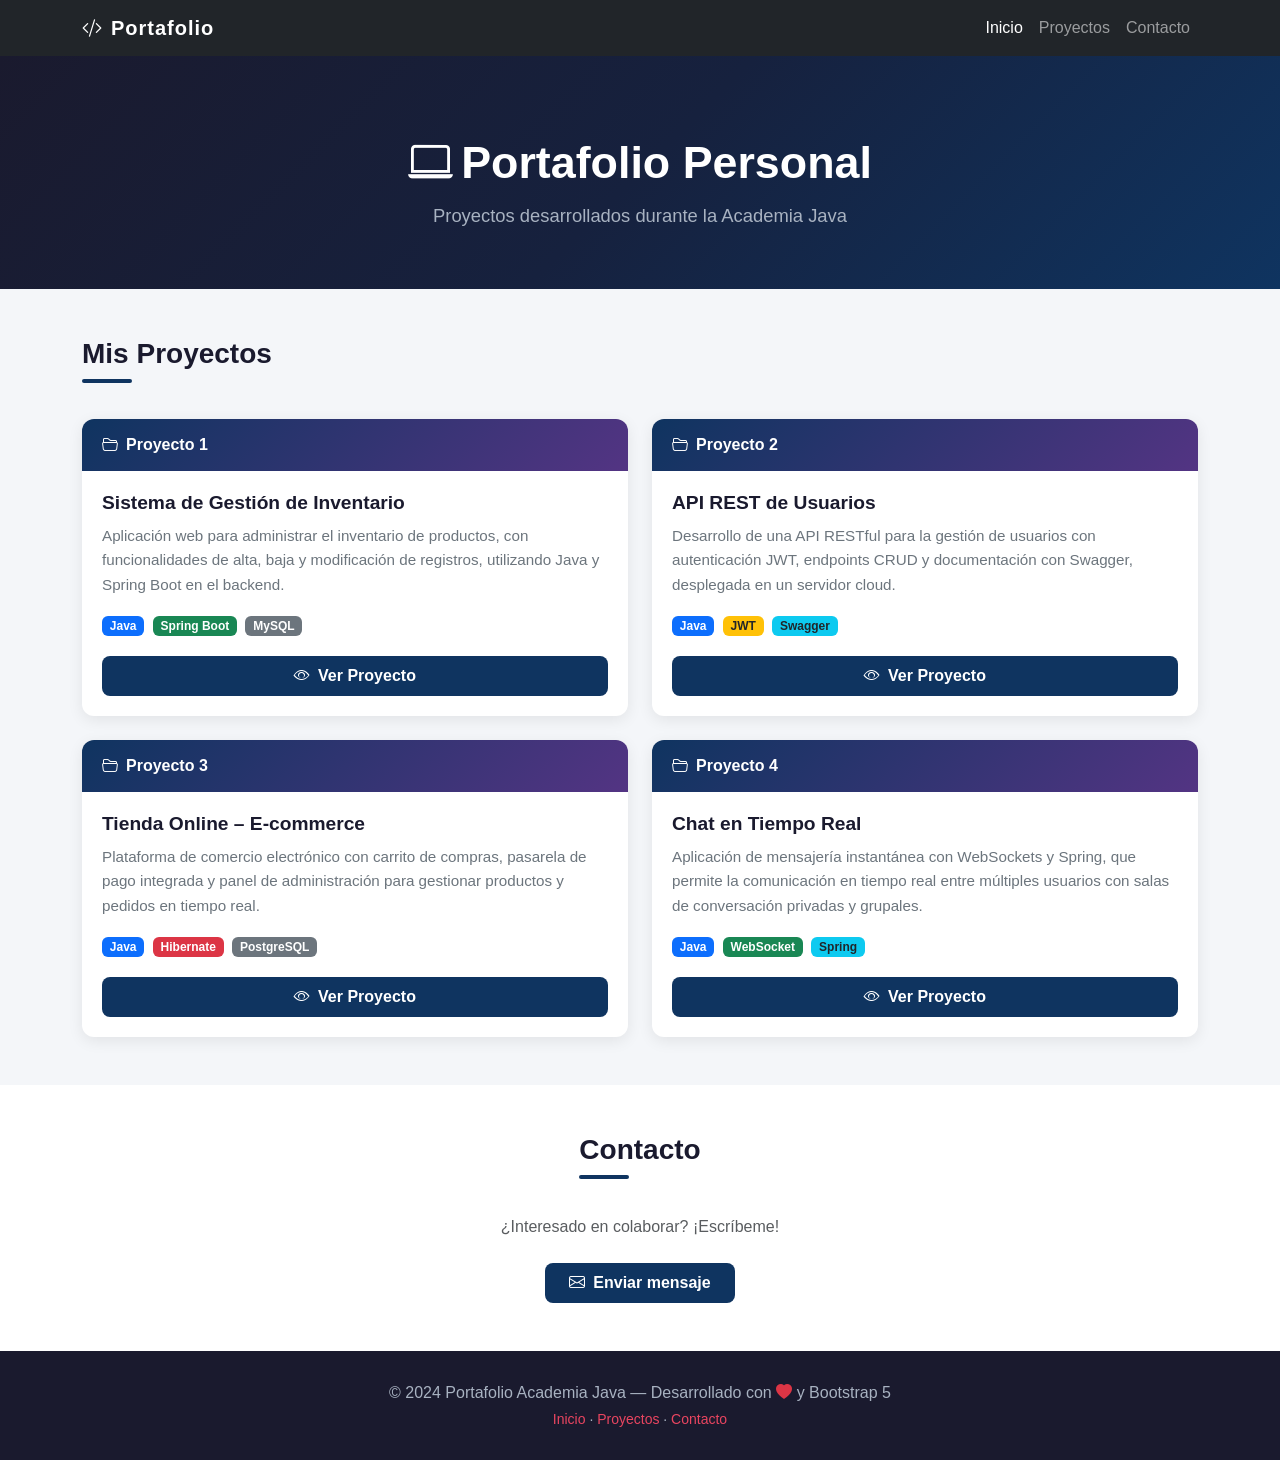
==== index.html @ e71e31e3 "Add portfolio template with two-column Bootstrap card layout and redirect buttons" ====
<!DOCTYPE html>
<html lang="es">
<head>
  <meta charset="UTF-8" />
  <meta name="viewport" content="width=device-width, initial-scale=1.0" />
  <title>Portafolio – Academia Java</title>

  <!-- Bootstrap 5 CSS -->
  <link
    href="https://cdn.jsdelivr.net/npm/bootstrap@5.3.3/dist/css/bootstrap.min.css"
    rel="stylesheet"
    integrity="sha384-QWTKZyjpPEjISv5WaRU9OFeRpok6YctnYmDr5pNlyT2bRjXh0JMhjY6hW+ALEwIH"
    crossorigin="anonymous"
  />
  <!-- Bootstrap Icons -->
  <link
    href="https://cdn.jsdelivr.net/npm/bootstrap-icons@1.11.3/font/bootstrap-icons.min.css"
    rel="stylesheet"
  />
  <!-- Estilos personalizados -->
  <link rel="stylesheet" href="styles.css" />
</head>
<body>

  <!-- Navbar -->
  <nav class="navbar navbar-expand-lg navbar-dark bg-dark sticky-top">
    <div class="container">
      <a class="navbar-brand" href="index.html">
        <i class="bi bi-code-slash me-2"></i>Portafolio
      </a>
      <button
        class="navbar-toggler"
        type="button"
        data-bs-toggle="collapse"
        data-bs-target="#navbarNav"
        aria-controls="navbarNav"
        aria-expanded="false"
        aria-label="Toggle navigation"
      >
        <span class="navbar-toggler-icon"></span>
      </button>
      <div class="collapse navbar-collapse" id="navbarNav">
        <ul class="navbar-nav ms-auto">
          <li class="nav-item">
            <a class="nav-link active" href="index.html">Inicio</a>
          </li>
          <li class="nav-item">
            <a class="nav-link" href="#proyectos">Proyectos</a>
          </li>
          <li class="nav-item">
            <a class="nav-link" href="#contacto">Contacto</a>
          </li>
        </ul>
      </div>
    </div>
  </nav>

  <!-- Hero -->
  <section class="hero">
    <div class="container">
      <h1><i class="bi bi-laptop me-2"></i>Portafolio Personal</h1>
      <p class="mb-0">Proyectos desarrollados durante la Academia Java</p>
    </div>
  </section>

  <!-- Proyectos -->
  <main class="container py-5" id="proyectos">
    <h2 class="section-title">Mis Proyectos</h2>

    <div class="row g-4">

      <!-- Proyecto 1 -->
      <div class="col-12 col-md-6">
        <div class="card project-card h-100">
          <div class="card-header">
            <i class="bi bi-folder2-open me-2"></i>Proyecto 1
          </div>
          <div class="card-body d-flex flex-column">
            <h5 class="card-title">Sistema de Gestión de Inventario</h5>
            <p class="card-text flex-grow-1">
              Aplicación web para administrar el inventario de productos,
              con funcionalidades de alta, baja y modificación de registros,
              utilizando Java y Spring Boot en el backend.
            </p>
            <div class="mb-3">
              <span class="badge bg-primary">Java</span>
              <span class="badge bg-success">Spring Boot</span>
              <span class="badge bg-secondary">MySQL</span>
            </div>
            <a href="proyecto.html?id=1" class="btn btn-ver-proyecto w-100">
              <i class="bi bi-eye me-2"></i>Ver Proyecto
            </a>
          </div>
        </div>
      </div>

      <!-- Proyecto 2 -->
      <div class="col-12 col-md-6">
        <div class="card project-card h-100">
          <div class="card-header">
            <i class="bi bi-folder2-open me-2"></i>Proyecto 2
          </div>
          <div class="card-body d-flex flex-column">
            <h5 class="card-title">API REST de Usuarios</h5>
            <p class="card-text flex-grow-1">
              Desarrollo de una API RESTful para la gestión de usuarios con
              autenticación JWT, endpoints CRUD y documentación con Swagger,
              desplegada en un servidor cloud.
            </p>
            <div class="mb-3">
              <span class="badge bg-primary">Java</span>
              <span class="badge bg-warning text-dark">JWT</span>
              <span class="badge bg-info text-dark">Swagger</span>
            </div>
            <a href="proyecto.html?id=2" class="btn btn-ver-proyecto w-100">
              <i class="bi bi-eye me-2"></i>Ver Proyecto
            </a>
          </div>
        </div>
      </div>

      <!-- Proyecto 3 -->
      <div class="col-12 col-md-6">
        <div class="card project-card h-100">
          <div class="card-header">
            <i class="bi bi-folder2-open me-2"></i>Proyecto 3
          </div>
          <div class="card-body d-flex flex-column">
            <h5 class="card-title">Tienda Online – E-commerce</h5>
            <p class="card-text flex-grow-1">
              Plataforma de comercio electrónico con carrito de compras,
              pasarela de pago integrada y panel de administración para
              gestionar productos y pedidos en tiempo real.
            </p>
            <div class="mb-3">
              <span class="badge bg-primary">Java</span>
              <span class="badge bg-danger">Hibernate</span>
              <span class="badge bg-secondary">PostgreSQL</span>
            </div>
            <a href="proyecto.html?id=3" class="btn btn-ver-proyecto w-100">
              <i class="bi bi-eye me-2"></i>Ver Proyecto
            </a>
          </div>
        </div>
      </div>

      <!-- Proyecto 4 -->
      <div class="col-12 col-md-6">
        <div class="card project-card h-100">
          <div class="card-header">
            <i class="bi bi-folder2-open me-2"></i>Proyecto 4
          </div>
          <div class="card-body d-flex flex-column">
            <h5 class="card-title">Chat en Tiempo Real</h5>
            <p class="card-text flex-grow-1">
              Aplicación de mensajería instantánea con WebSockets y Spring,
              que permite la comunicación en tiempo real entre múltiples
              usuarios con salas de conversación privadas y grupales.
            </p>
            <div class="mb-3">
              <span class="badge bg-primary">Java</span>
              <span class="badge bg-success">WebSocket</span>
              <span class="badge bg-info text-dark">Spring</span>
            </div>
            <a href="proyecto.html?id=4" class="btn btn-ver-proyecto w-100">
              <i class="bi bi-eye me-2"></i>Ver Proyecto
            </a>
          </div>
        </div>
      </div>

    </div><!-- /.row -->
  </main>

  <!-- Contacto -->
  <section class="bg-white py-5" id="contacto">
    <div class="container text-center">
      <h2 class="section-title mx-auto" style="width: fit-content;">Contacto</h2>
      <p class="text-muted mb-4">¿Interesado en colaborar? ¡Escríbeme!</p>
      <a href="mailto:contacto@ejemplo.com" class="btn btn-ver-proyecto px-4">
        <i class="bi bi-envelope me-2"></i>Enviar mensaje
      </a>
    </div>
  </section>

  <!-- Footer -->
  <footer>
    <div class="container text-center">
      <p class="mb-1">
        &copy; 2024 Portafolio Academia Java &mdash; Desarrollado con
        <i class="bi bi-heart-fill text-danger"></i> y Bootstrap 5
      </p>
      <p class="mb-0 small">
        <a href="index.html">Inicio</a> &middot;
        <a href="#proyectos">Proyectos</a> &middot;
        <a href="#contacto">Contacto</a>
      </p>
    </div>
  </footer>

  <!-- Bootstrap 5 JS -->
  <script
    src="https://cdn.jsdelivr.net/npm/bootstrap@5.3.3/dist/js/bootstrap.bundle.min.js"
    integrity="sha384-YvpcrYf0tY3lHB60NNkmXc5s9FDVZMUzg5Q7z5KkCXgyujpawbNgVZKH0RjXh0JM"
    crossorigin="anonymous"
  ></script>
</body>
</html>
---- styles.css ----
/* Portafolio - Estilos personalizados */

body {
  background-color: #f4f6f9;
  font-family: 'Segoe UI', Tahoma, Geneva, Verdana, sans-serif;
}

.navbar-brand {
  font-weight: 700;
  letter-spacing: 1px;
}

.hero {
  background: linear-gradient(135deg, #1a1a2e 0%, #16213e 50%, #0f3460 100%);
  color: #fff;
  padding: 80px 0 60px;
  text-align: center;
}

.hero h1 {
  font-size: 2.8rem;
  font-weight: 700;
  margin-bottom: 12px;
}

.hero p {
  font-size: 1.15rem;
  color: #a8b2c1;
}

.section-title {
  font-size: 1.75rem;
  font-weight: 700;
  color: #1a1a2e;
  position: relative;
  padding-bottom: 12px;
  margin-bottom: 36px;
}

.section-title::after {
  content: '';
  position: absolute;
  left: 0;
  bottom: 0;
  width: 50px;
  height: 4px;
  background-color: #0f3460;
  border-radius: 2px;
}

.project-card {
  border: none;
  border-radius: 12px;
  box-shadow: 0 4px 15px rgba(0, 0, 0, 0.08);
  transition: transform 0.25s ease, box-shadow 0.25s ease;
  overflow: hidden;
}

.project-card:hover {
  transform: translateY(-6px);
  box-shadow: 0 10px 30px rgba(0, 0, 0, 0.14);
}

.project-card .card-header {
  background: linear-gradient(135deg, #0f3460, #533483);
  color: #fff;
  font-weight: 600;
  font-size: 1rem;
  padding: 14px 20px;
  border-bottom: none;
}

.project-card .card-body {
  padding: 20px;
}

.project-card .card-title {
  font-size: 1.2rem;
  font-weight: 700;
  color: #1a1a2e;
  margin-bottom: 10px;
}

.project-card .card-text {
  color: #6c757d;
  font-size: 0.95rem;
  line-height: 1.6;
}

.project-card .badge {
  font-size: 0.75rem;
  margin-right: 4px;
  margin-bottom: 4px;
}

.btn-ver-proyecto {
  background-color: #0f3460;
  border: none;
  color: #fff;
  font-weight: 600;
  border-radius: 8px;
  padding: 8px 20px;
  transition: background-color 0.2s ease, transform 0.1s ease;
}

.btn-ver-proyecto:hover {
  background-color: #533483;
  color: #fff;
  transform: scale(1.03);
}

footer {
  background-color: #1a1a2e;
  color: #a8b2c1;
  padding: 30px 0;
}

footer a {
  color: #e94560;
  text-decoration: none;
}

footer a:hover {
  text-decoration: underline;
}
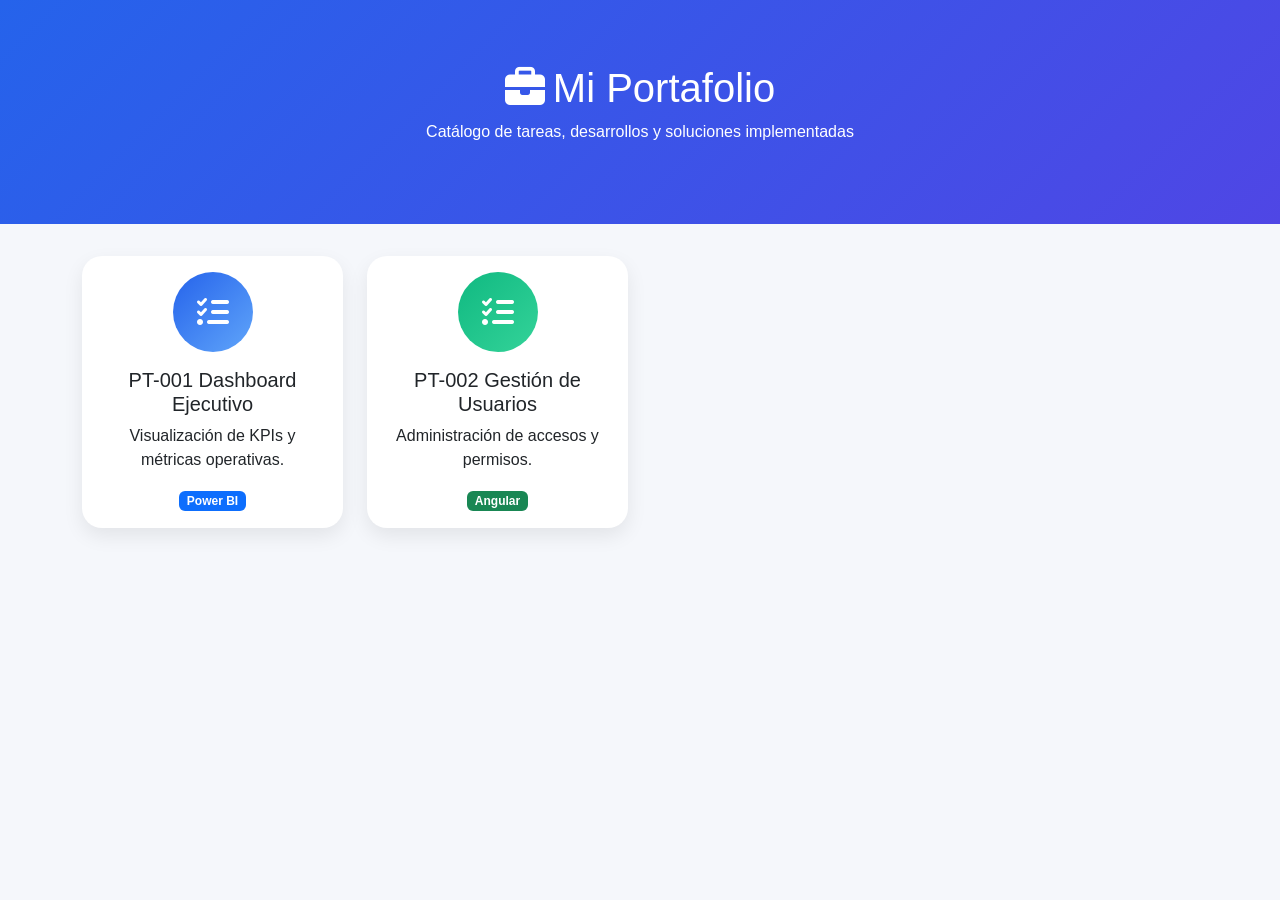
==== commit 8a29076d: "cambio a index" ====
--- a/index.html
+++ b/index.html
@@ -1,208 +1 @@
-<!DOCTYPE html>
-<html lang="es">
-<head>
-  <meta charset="UTF-8" />
-  <meta name="viewport" content="width=device-width, initial-scale=1.0" />
-  <title>Portafolio – Academia Java</title>
-
-  <!-- Bootstrap 5 CSS -->
-  <link
-    href="https://cdn.jsdelivr.net/npm/bootstrap@5.3.3/dist/css/bootstrap.min.css"
-    rel="stylesheet"
-    integrity="sha384-QWTKZyjpPEjISv5WaRU9OFeRpok6YctnYmDr5pNlyT2bRjXh0JMhjY6hW+ALEwIH"
-    crossorigin="anonymous"
-  />
-  <!-- Bootstrap Icons -->
-  <link
-    href="https://cdn.jsdelivr.net/npm/bootstrap-icons@1.11.3/font/bootstrap-icons.min.css"
-    rel="stylesheet"
-  />
-  <!-- Estilos personalizados -->
-  <link rel="stylesheet" href="styles.css" />
-</head>
-<body>
-
-  <!-- Navbar -->
-  <nav class="navbar navbar-expand-lg navbar-dark bg-dark sticky-top">
-    <div class="container">
-      <a class="navbar-brand" href="index.html">
-        <i class="bi bi-code-slash me-2"></i>Portafolio
-      </a>
-      <button
-        class="navbar-toggler"
-        type="button"
-        data-bs-toggle="collapse"
-        data-bs-target="#navbarNav"
-        aria-controls="navbarNav"
-        aria-expanded="false"
-        aria-label="Toggle navigation"
-      >
-        <span class="navbar-toggler-icon"></span>
-      </button>
-      <div class="collapse navbar-collapse" id="navbarNav">
-        <ul class="navbar-nav ms-auto">
-          <li class="nav-item">
-            <a class="nav-link active" href="index.html">Inicio</a>
-          </li>
-          <li class="nav-item">
-            <a class="nav-link" href="#proyectos">Proyectos</a>
-          </li>
-          <li class="nav-item">
-            <a class="nav-link" href="#contacto">Contacto</a>
-          </li>
-        </ul>
-      </div>
-    </div>
-  </nav>
-
-  <!-- Hero -->
-  <section class="hero">
-    <div class="container">
-      <h1><i class="bi bi-laptop me-2"></i>Portafolio Personal</h1>
-      <p class="mb-0">Proyectos desarrollados durante la Academia Java</p>
-    </div>
-  </section>
-
-  <!-- Proyectos -->
-  <main class="container py-5" id="proyectos">
-    <h2 class="section-title">Mis Proyectos</h2>
-
-    <div class="row g-4">
-
-      <!-- Proyecto 1 -->
-      <div class="col-12 col-md-6">
-        <div class="card project-card h-100">
-          <div class="card-header">
-            <i class="bi bi-folder2-open me-2"></i>Proyecto 1
-          </div>
-          <div class="card-body d-flex flex-column">
-            <h5 class="card-title">Sistema de Gestión de Inventario</h5>
-            <p class="card-text flex-grow-1">
-              Aplicación web para administrar el inventario de productos,
-              con funcionalidades de alta, baja y modificación de registros,
-              utilizando Java y Spring Boot en el backend.
-            </p>
-            <div class="mb-3">
-              <span class="badge bg-primary">Java</span>
-              <span class="badge bg-success">Spring Boot</span>
-              <span class="badge bg-secondary">MySQL</span>
-            </div>
-            <a href="proyecto.html?id=1" class="btn btn-ver-proyecto w-100">
-              <i class="bi bi-eye me-2"></i>Ver Proyecto
-            </a>
-          </div>
-        </div>
-      </div>
-
-      <!-- Proyecto 2 -->
-      <div class="col-12 col-md-6">
-        <div class="card project-card h-100">
-          <div class="card-header">
-            <i class="bi bi-folder2-open me-2"></i>Proyecto 2
-          </div>
-          <div class="card-body d-flex flex-column">
-            <h5 class="card-title">API REST de Usuarios</h5>
-            <p class="card-text flex-grow-1">
-              Desarrollo de una API RESTful para la gestión de usuarios con
-              autenticación JWT, endpoints CRUD y documentación con Swagger,
-              desplegada en un servidor cloud.
-            </p>
-            <div class="mb-3">
-              <span class="badge bg-primary">Java</span>
-              <span class="badge bg-warning text-dark">JWT</span>
-              <span class="badge bg-info text-dark">Swagger</span>
-            </div>
-            <a href="proyecto.html?id=2" class="btn btn-ver-proyecto w-100">
-              <i class="bi bi-eye me-2"></i>Ver Proyecto
-            </a>
-          </div>
-        </div>
-      </div>
-
-      <!-- Proyecto 3 -->
-      <div class="col-12 col-md-6">
-        <div class="card project-card h-100">
-          <div class="card-header">
-            <i class="bi bi-folder2-open me-2"></i>Proyecto 3
-          </div>
-          <div class="card-body d-flex flex-column">
-            <h5 class="card-title">Tienda Online – E-commerce</h5>
-            <p class="card-text flex-grow-1">
-              Plataforma de comercio electrónico con carrito de compras,
-              pasarela de pago integrada y panel de administración para
-              gestionar productos y pedidos en tiempo real.
-            </p>
-            <div class="mb-3">
-              <span class="badge bg-primary">Java</span>
-              <span class="badge bg-danger">Hibernate</span>
-              <span class="badge bg-secondary">PostgreSQL</span>
-            </div>
-            <a href="proyecto.html?id=3" class="btn btn-ver-proyecto w-100">
-              <i class="bi bi-eye me-2"></i>Ver Proyecto
-            </a>
-          </div>
-        </div>
-      </div>
-
-      <!-- Proyecto 4 -->
-      <div class="col-12 col-md-6">
-        <div class="card project-card h-100">
-          <div class="card-header">
-            <i class="bi bi-folder2-open me-2"></i>Proyecto 4
-          </div>
-          <div class="card-body d-flex flex-column">
-            <h5 class="card-title">Chat en Tiempo Real</h5>
-            <p class="card-text flex-grow-1">
-              Aplicación de mensajería instantánea con WebSockets y Spring,
-              que permite la comunicación en tiempo real entre múltiples
-              usuarios con salas de conversación privadas y grupales.
-            </p>
-            <div class="mb-3">
-              <span class="badge bg-primary">Java</span>
-              <span class="badge bg-success">WebSocket</span>
-              <span class="badge bg-info text-dark">Spring</span>
-            </div>
-            <a href="proyecto.html?id=4" class="btn btn-ver-proyecto w-100">
-              <i class="bi bi-eye me-2"></i>Ver Proyecto
-            </a>
-          </div>
-        </div>
-      </div>
-
-    </div><!-- /.row -->
-  </main>
-
-  <!-- Contacto -->
-  <section class="bg-white py-5" id="contacto">
-    <div class="container text-center">
-      <h2 class="section-title mx-auto" style="width: fit-content;">Contacto</h2>
-      <p class="text-muted mb-4">¿Interesado en colaborar? ¡Escríbeme!</p>
-      <a href="mailto:contacto@ejemplo.com" class="btn btn-ver-proyecto px-4">
-        <i class="bi bi-envelope me-2"></i>Enviar mensaje
-      </a>
-    </div>
-  </section>
-
-  <!-- Footer -->
-  <footer>
-    <div class="container text-center">
-      <p class="mb-1">
-        &copy; 2024 Portafolio Academia Java &mdash; Desarrollado con
-        <i class="bi bi-heart-fill text-danger"></i> y Bootstrap 5
-      </p>
-      <p class="mb-0 small">
-        <a href="index.html">Inicio</a> &middot;
-        <a href="#proyectos">Proyectos</a> &middot;
-        <a href="#contacto">Contacto</a>
-      </p>
-    </div>
-  </footer>
-
-  <!-- Bootstrap 5 JS -->
-  <script
-    src="https://cdn.jsdelivr.net/npm/bootstrap@5.3.3/dist/js/bootstrap.bundle.min.js"
-    integrity="sha384-YvpcrYf0tY3lHB60NNkmXc5s9FDVZMUzg5Q7z5KkCXgyujpawbNgVZKH0RjXh0JM"
-    crossorigin="anonymous"
-  ></script>
-</body>
-</html>
+<!DOCTYPE html><html lang="es"><head><meta charset="UTF-8"><meta name="viewport" content="width=device-width, initial-scale=1.0"><title>Mi Portafolio</title><link href="https://cdn.jsdelivr.net/npm/bootstrap@5.3.3/dist/css/bootstrap.min.css" rel="stylesheet"><link href="https://cdnjs.cloudflare.com/ajax/libs/font-awesome/6.5.2/css/all.min.css" rel="stylesheet"><link href="styles.css" rel="stylesheet"></head><body><section class="hero text-center"><div class="container"><h1><i class="fas fa-briefcase me-2"></i>Mi Portafolio</h1><p>Catálogo de tareas, desarrollos y soluciones implementadas</p></div></section><div class="container"><div class="row g-4"><div class="col-xl-3 col-lg-4 col-md-6"><a class="card-link" href="https://app.powerbi.com" target="_blank"><div class="card task-card"><div class="card-body text-center"><div class="icon-circle blue"><i class="fas fa-list-check"></i></div><h5 class="task-title">PT-001 Dashboard Ejecutivo</h5><p class="task-description">Visualización de KPIs y métricas operativas.</p><span class="badge bg-primary">Power BI</span></div></div></a></div><div class="col-xl-3 col-lg-4 col-md-6"><a class="card-link" href="https://dev.azure.com" target="_blank"><div class="card task-card"><div class="card-body text-center"><div class="icon-circle green"><i class="fas fa-list-check"></i></div><h5 class="task-title">PT-002 Gestión de Usuarios</h5><p class="task-description">Administración de accesos y permisos.</p><span class="badge bg-success">Angular</span></div></div></a></div></div></div></body></html>
--- a/styles.css
+++ b/styles.css
@@ -1,125 +1,49 @@
-/* Portafolio - Estilos personalizados */
+.hero {
+    background: linear-gradient(135deg, #2563eb, #4f46e5);
+    color: #fff;
+    padding: 4rem 1rem;
+    margin-bottom: 2rem
+}
+
+.card-link {
+    text-decoration: none;
+    color: inherit;
+    display: block
+}
+
+.task-card {
+    border: none;
+    border-radius: 20px;
+    transition: .3s;
+    box-shadow: 0 8px 20px rgba(0, 0, 0, .08)
+}
+
+.task-card:hover {
+    transform: translateY(-8px);
+    box-shadow: 0 16px 35px rgba(37, 99, 235, .18)
+}
+
+.icon-circle {
+    width: 80px;
+    height: 80px;
+    border-radius: 50%;
+    display: flex;
+    align-items: center;
+    justify-content: center;
+    color: #fff;
+    margin: 0 auto 1rem;
+    font-size: 2rem
+}
+
+.blue {
+    background: linear-gradient(135deg, #2563eb, #60a5fa)
+}
+
+.green {
+    background: linear-gradient(135deg, #10b981, #34d399)
+}
 
 body {
-  background-color: #f4f6f9;
-  font-family: 'Segoe UI', Tahoma, Geneva, Verdana, sans-serif;
-}
-
-.navbar-brand {
-  font-weight: 700;
-  letter-spacing: 1px;
-}
-
-.hero {
-  background: linear-gradient(135deg, #1a1a2e 0%, #16213e 50%, #0f3460 100%);
-  color: #fff;
-  padding: 80px 0 60px;
-  text-align: center;
-}
-
-.hero h1 {
-  font-size: 2.8rem;
-  font-weight: 700;
-  margin-bottom: 12px;
-}
-
-.hero p {
-  font-size: 1.15rem;
-  color: #a8b2c1;
-}
-
-.section-title {
-  font-size: 1.75rem;
-  font-weight: 700;
-  color: #1a1a2e;
-  position: relative;
-  padding-bottom: 12px;
-  margin-bottom: 36px;
-}
-
-.section-title::after {
-  content: '';
-  position: absolute;
-  left: 0;
-  bottom: 0;
-  width: 50px;
-  height: 4px;
-  background-color: #0f3460;
-  border-radius: 2px;
-}
-
-.project-card {
-  border: none;
-  border-radius: 12px;
-  box-shadow: 0 4px 15px rgba(0, 0, 0, 0.08);
-  transition: transform 0.25s ease, box-shadow 0.25s ease;
-  overflow: hidden;
-}
-
-.project-card:hover {
-  transform: translateY(-6px);
-  box-shadow: 0 10px 30px rgba(0, 0, 0, 0.14);
-}
-
-.project-card .card-header {
-  background: linear-gradient(135deg, #0f3460, #533483);
-  color: #fff;
-  font-weight: 600;
-  font-size: 1rem;
-  padding: 14px 20px;
-  border-bottom: none;
-}
-
-.project-card .card-body {
-  padding: 20px;
-}
-
-.project-card .card-title {
-  font-size: 1.2rem;
-  font-weight: 700;
-  color: #1a1a2e;
-  margin-bottom: 10px;
-}
-
-.project-card .card-text {
-  color: #6c757d;
-  font-size: 0.95rem;
-  line-height: 1.6;
-}
-
-.project-card .badge {
-  font-size: 0.75rem;
-  margin-right: 4px;
-  margin-bottom: 4px;
-}
-
-.btn-ver-proyecto {
-  background-color: #0f3460;
-  border: none;
-  color: #fff;
-  font-weight: 600;
-  border-radius: 8px;
-  padding: 8px 20px;
-  transition: background-color 0.2s ease, transform 0.1s ease;
-}
-
-.btn-ver-proyecto:hover {
-  background-color: #533483;
-  color: #fff;
-  transform: scale(1.03);
-}
-
-footer {
-  background-color: #1a1a2e;
-  color: #a8b2c1;
-  padding: 30px 0;
-}
-
-footer a {
-  color: #e94560;
-  text-decoration: none;
-}
-
-footer a:hover {
-  text-decoration: underline;
-}
+    background: #f5f7fb;
+    font-family: Segoe UI, sans-serif
+}
